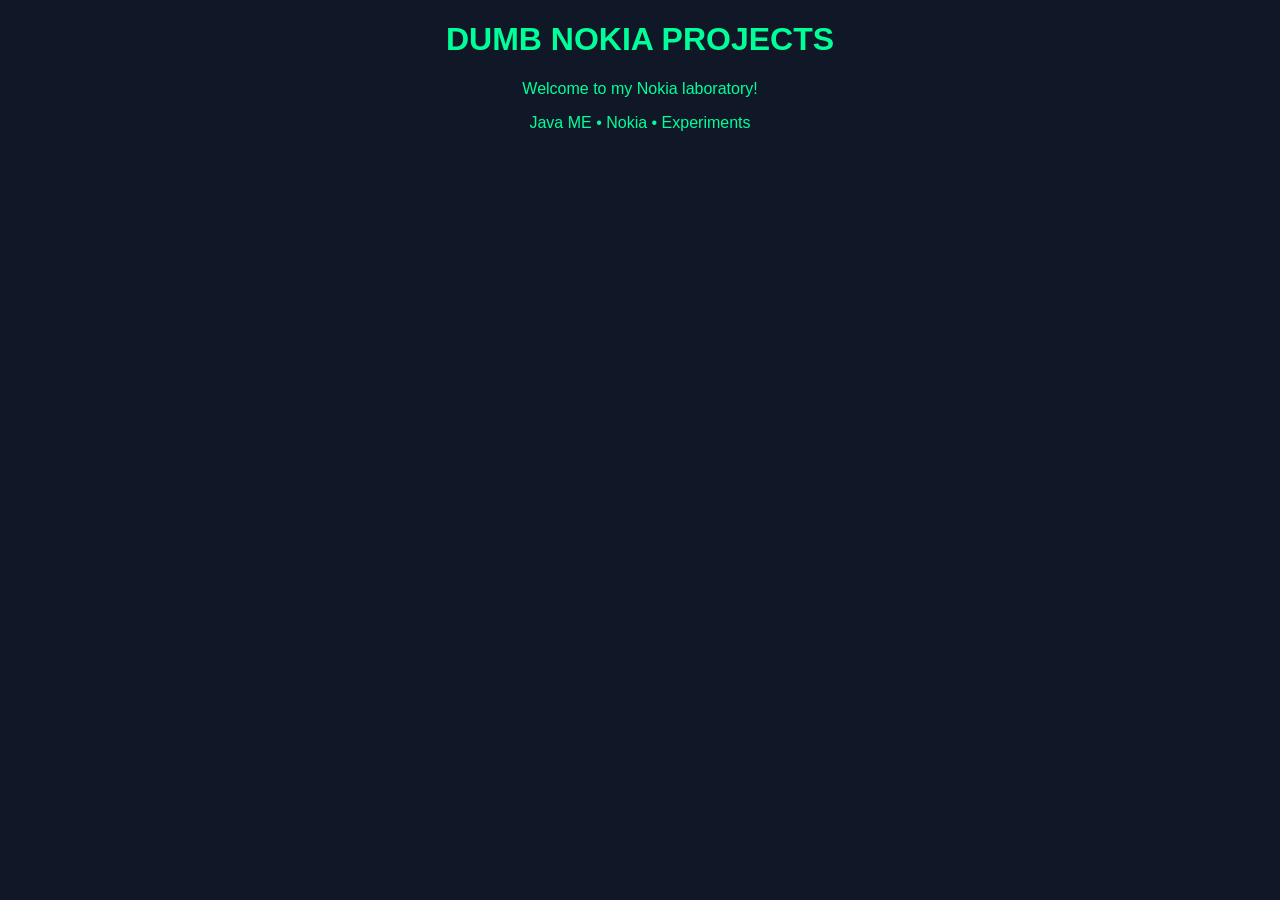
==== index.html @ 9d7b565c "Create index.html" ====
<!DOCTYPE html>
<html lang="tr">
<head>
<meta charset="UTF-8">
<title>Dumb Nokia Projects</title>
</head>
<body style="background:#101827;color:#00ff99;text-align:center;font-family:Arial">
<h1>DUMB NOKIA PROJECTS</h1>
<p>Welcome to my Nokia laboratory!</p>
<p>Java ME • Nokia • Experiments</p>
</body>
</html>
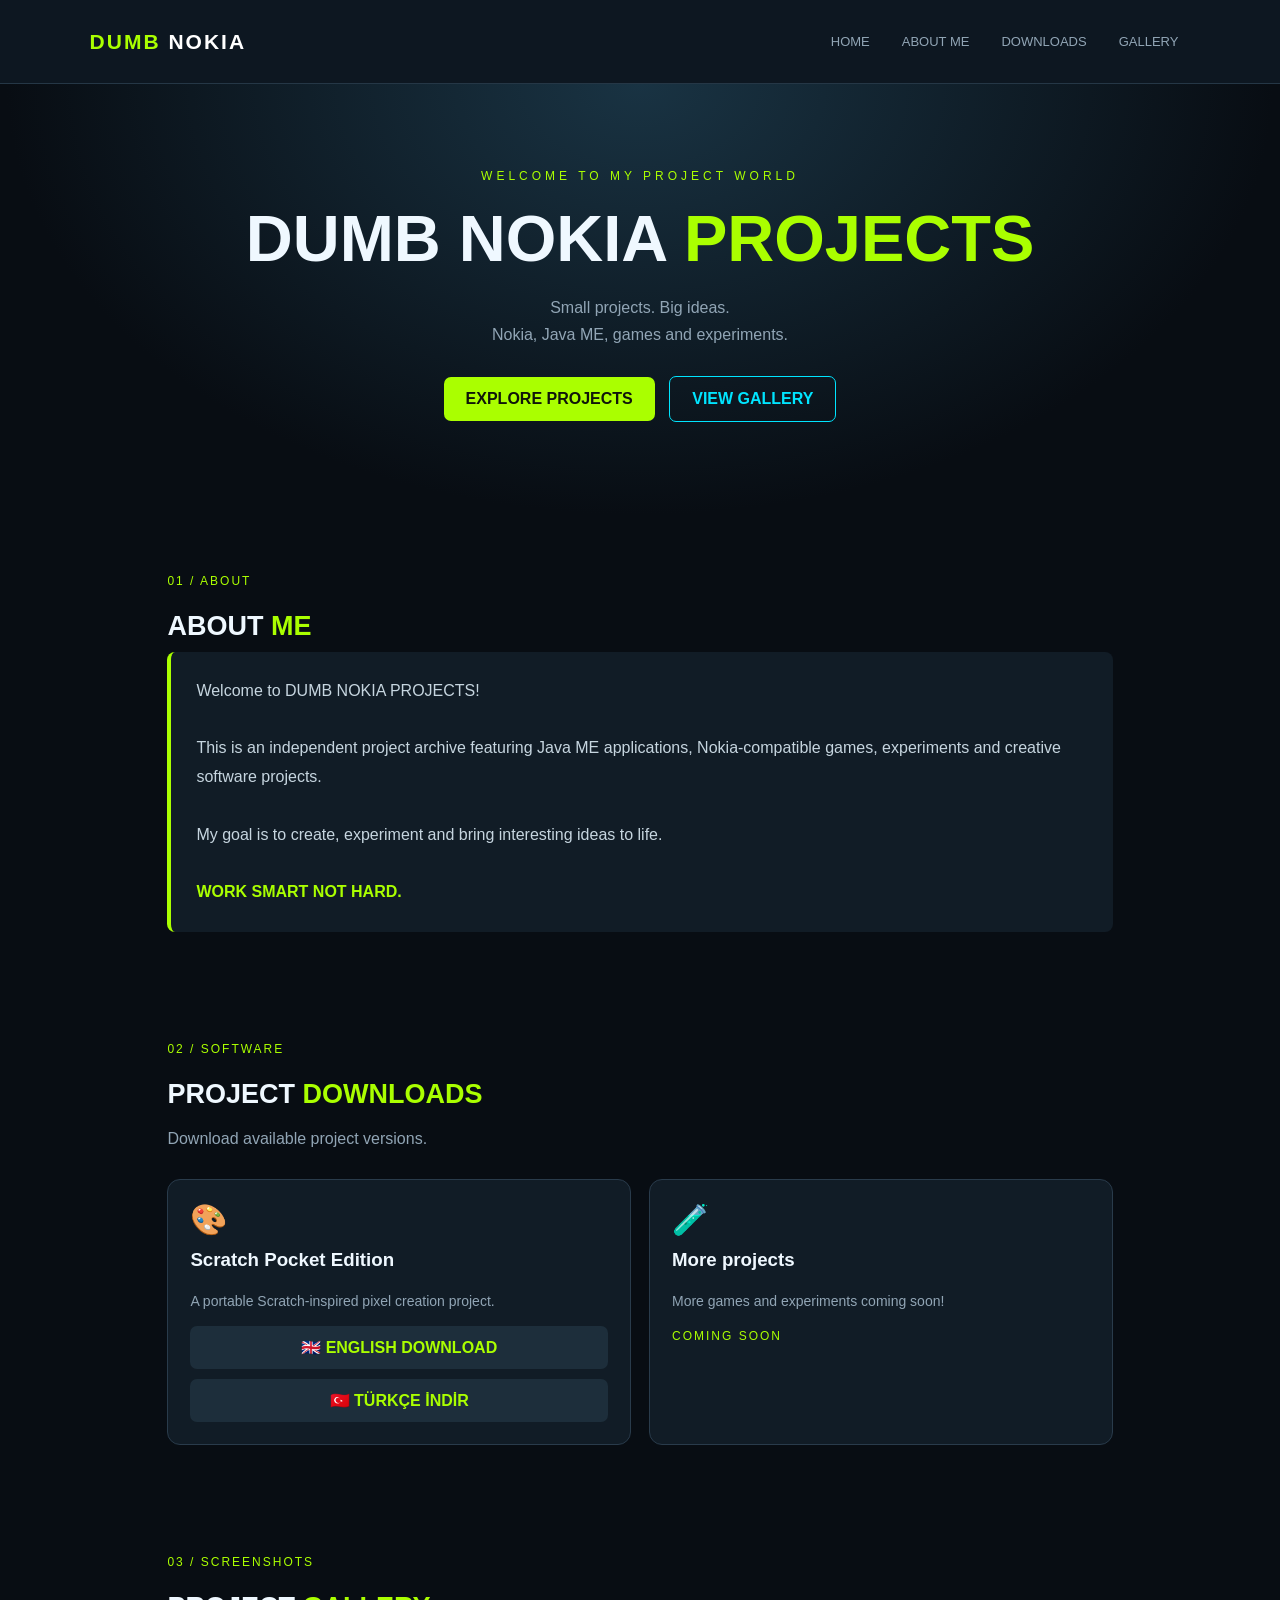
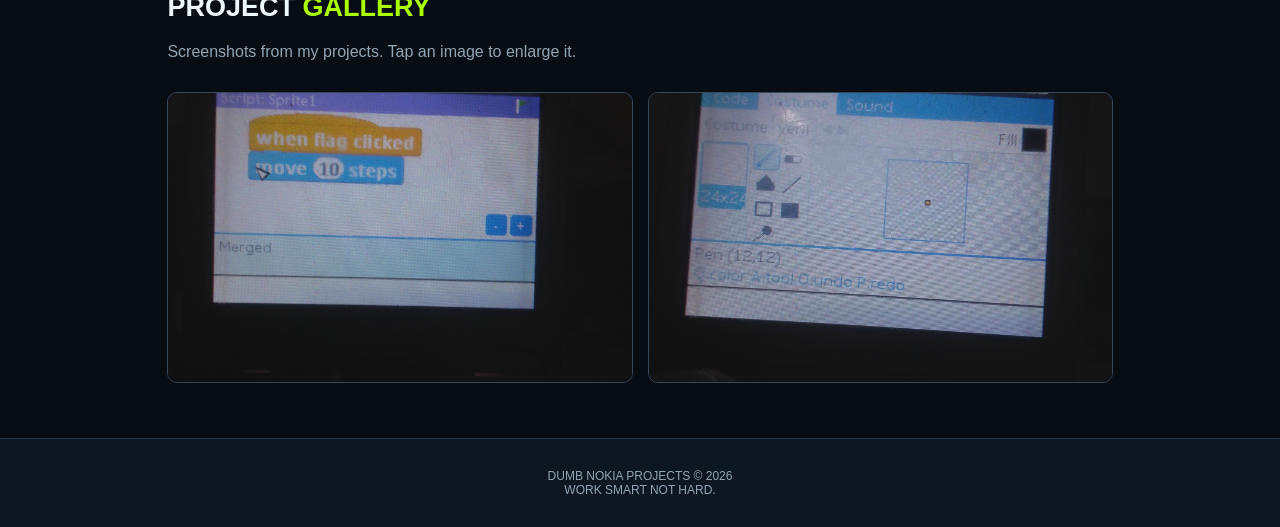
==== commit ec090155: "Update index.html" ====
--- a/index.html
+++ b/index.html
@@ -1,12 +1,309 @@
+
 <!DOCTYPE html>
-<html lang="tr">
+<html lang="en">
 <head>
 <meta charset="UTF-8">
-<title>Dumb Nokia Projects</title>
+<meta name="viewport" content="width=device-width, initial-scale=1.0">
+<title>DUMB NOKIA PROJECTS</title>
+<style>
+:root {
+  --bg:#080d13;
+  --panel:#111c26;
+  --green:#aaff00;
+  --cyan:#00e5ff;
+  --text:#eff8ff;
+  --muted:#91a5b5;
+}
+* { box-sizing:border-box; }
+html { scroll-behavior:smooth; }
+body {
+  margin:0;
+  background:var(--bg);
+  color:var(--text);
+  font-family:Arial,sans-serif;
+}
+header {
+  padding:24px 7%;
+  background:#0d1721;
+  border-bottom:1px solid #253746;
+  display:flex;
+  justify-content:space-between;
+  align-items:center;
+  flex-wrap:wrap;
+  gap:15px;
+}
+.logo {
+  color:var(--green);
+  font-size:21px;
+  font-weight:900;
+  letter-spacing:2px;
+}
+.logo span { color:white; }
+nav { display:flex; flex-wrap:wrap; gap:8px; }
+nav a {
+  color:var(--muted);
+  text-decoration:none;
+  padding:10px 12px;
+  border-radius:8px;
+  font-size:13px;
+}
+nav a:hover {
+  background:#263746;
+  color:var(--green);
+}
+.hero {
+  padding:85px 8%;
+  text-align:center;
+  background:radial-gradient(ellipse at top,#193343,#080d13 70%);
+}
+.tag {
+  color:var(--green);
+  letter-spacing:4px;
+  font-size:12px;
+}
+h1 {
+  font-size:clamp(34px,7vw,65px);
+  margin:18px 0;
+}
+h1 span { color:var(--green); }
+.hero p {
+  color:var(--muted);
+  line-height:1.7;
+}
+.btn {
+  display:inline-block;
+  background:var(--green);
+  color:#101609;
+  padding:13px 22px;
+  border-radius:7px;
+  text-decoration:none;
+  font-weight:bold;
+  margin:12px 5px;
+}
+.btn.secondary {
+  background:transparent;
+  color:var(--cyan);
+  border:1px solid var(--cyan);
+}
+section {
+  padding:55px 8%;
+  max-width:1150px;
+  margin:auto;
+}
+.section-title {
+  font-size:27px;
+  margin-bottom:10px;
+}
+.section-title span { color:var(--green); }
+.subtitle {
+  color:var(--muted);
+  margin-bottom:28px;
+  line-height:1.6;
+}
+.grid {
+  display:grid;
+  grid-template-columns:repeat(auto-fit,minmax(240px,1fr));
+  gap:18px;
+}
+.card {
+  background:var(--panel);
+  border:1px solid #293b4b;
+  border-radius:13px;
+  padding:22px;
+  transition:.2s;
+}
+.card:hover {
+  transform:translateY(-4px);
+  border-color:var(--green);
+}
+.card h3 { margin-top:0; }
+.card p {
+  color:var(--muted);
+  line-height:1.6;
+  font-size:14px;
+}
+.icon {
+  font-size:30px;
+  margin-bottom:12px;
+}
+.download-link {
+  display:block;
+  background:#1d2e3b;
+  color:var(--green);
+  padding:12px;
+  text-align:center;
+  border-radius:7px;
+  text-decoration:none;
+  margin-top:10px;
+  font-weight:bold;
+}
+.download-link:hover { background:#304a59; }
+.gallery-grid {
+  display:grid;
+  grid-template-columns:repeat(auto-fit,minmax(220px,1fr));
+  gap:15px;
+}
+.gallery-grid img {
+  width:100%;
+  aspect-ratio:16/10;
+  object-fit:cover;
+  border-radius:10px;
+  border:1px solid #35495b;
+  cursor:pointer;
+  transition:.2s;
+}
+.gallery-grid img:hover { transform:scale(1.02); }
+.about-box {
+  background:var(--panel);
+  border-left:4px solid var(--green);
+  padding:25px;
+  border-radius:8px;
+  line-height:1.8;
+  color:#c6d5df;
+}
+.status {
+  color:var(--green);
+  font-size:12px;
+  letter-spacing:2px;
+}
+footer {
+  text-align:center;
+  padding:30px;
+  color:var(--muted);
+  background:#0d1721;
+  border-top:1px solid #253746;
+  font-size:12px;
+}
+#viewer {
+  display:none;
+  position:fixed;
+  inset:0;
+  background:#000e;
+  z-index:10;
+  justify-content:center;
+  align-items:center;
+  padding:20px;
+}
+#viewer img {
+  max-width:95%;
+  max-height:85vh;
+  border-radius:10px;
+}
+#viewer button {
+  position:absolute;
+  top:20px;
+  right:20px;
+  background:var(--green);
+  border:0;
+  padding:12px;
+  border-radius:7px;
+  font-weight:bold;
+}
+@media(max-width:600px) {
+  header { justify-content:center; }
+  nav { justify-content:center; }
+  .hero { padding:65px 5%; }
+  section { padding:42px 6%; }
+}
+</style>
 </head>
-<body style="background:#101827;color:#00ff99;text-align:center;font-family:Arial">
-<h1>DUMB NOKIA PROJECTS</h1>
-<p>Welcome to my Nokia laboratory!</p>
-<p>Java ME • Nokia • Experiments</p>
+<body>
+
+<header>
+  <div class="logo">DUMB <span>NOKIA</span></div>
+  <nav>
+    <a href="#home">HOME</a>
+    <a href="#about">ABOUT ME</a>
+    <a href="#downloads">DOWNLOADS</a>
+    <a href="#gallery">GALLERY</a>
+  </nav>
+</header>
+
+<div class="hero" id="home">
+  <div class="tag">WELCOME TO MY PROJECT WORLD</div>
+  <h1>DUMB NOKIA <span>PROJECTS</span></h1>
+  <p>
+    Small projects. Big ideas.<br>
+    Nokia, Java ME, games and experiments.
+  </p>
+  <a class="btn" href="#downloads">EXPLORE PROJECTS</a>
+  <a class="btn secondary" href="#gallery">VIEW GALLERY</a>
+</div>
+
+<section id="about">
+  <div class="status">01 / ABOUT</div>
+  <h2 class="section-title">ABOUT <span>ME</span></h2>
+  <div class="about-box">
+    Welcome to DUMB NOKIA PROJECTS!<br><br>
+    This is an independent project archive featuring
+    Java ME applications, Nokia-compatible games,
+    experiments and creative software projects.<br><br>
+    My goal is to create, experiment and bring
+    interesting ideas to life.
+    <br><br>
+    <strong style="color:#aaff00">WORK SMART NOT HARD.</strong>
+  </div>
+</section>
+
+<section id="downloads">
+  <div class="status">02 / SOFTWARE</div>
+  <h2 class="section-title">PROJECT <span>DOWNLOADS</span></h2>
+  <p class="subtitle">Download available project versions.</p>
+
+  <div class="grid">
+    <div class="card">
+      <div class="icon">🎨</div>
+      <h3>Scratch Pocket Edition</h3>
+      <p>A portable Scratch-inspired pixel creation project.</p>
+      <a class="download-link" href="Scratch_Pocket_English.jar" download>
+        🇬🇧 ENGLISH DOWNLOAD
+      </a>
+      <a class="download-link" href="Scratch_Pocket_Turkish.jar" download>
+        🇹🇷 TÜRKÇE İNDİR
+      </a>
+    </div>
+
+    <div class="card">
+      <div class="icon">🧪</div>
+      <h3>More projects</h3>
+      <p>More games and experiments coming soon!</p>
+      <span class="status">COMING SOON</span>
+    </div>
+  </div>
+</section>
+
+<section id="gallery">
+  <div class="status">03 / SCREENSHOTS</div>
+  <h2 class="section-title">PROJECT <span>GALLERY</span></h2>
+  <p class="subtitle">
+    Screenshots from my projects. Tap an image to enlarge it.
+  </p>
+
+  <div class="gallery-grid">
+    <img src="english1.jpg" alt="Scratch Pocket English screenshot" onclick="showImage(this)">
+    <img src="english2.jpg" alt="Scratch Pocket English screenshot 2" onclick="showImage(this)">
+  </div>
+</section>
+
+<div id="viewer" onclick="closeImage()">
+  <button onclick="closeImage()">CLOSE ✕</button>
+  <img id="bigImage" src="" alt="Gallery preview">
+</div>
+
+<footer>
+  DUMB NOKIA PROJECTS © 2026<br>
+  WORK SMART NOT HARD.
+</footer>
+
+<script>
+function showImage(img) {
+  document.getElementById("bigImage").src = img.src;
+  document.getElementById("viewer").style.display = "flex";
+}
+function closeImage() {
+  document.getElementById("viewer").style.display = "none";
+}
+</script>
+
 </body>
 </html>
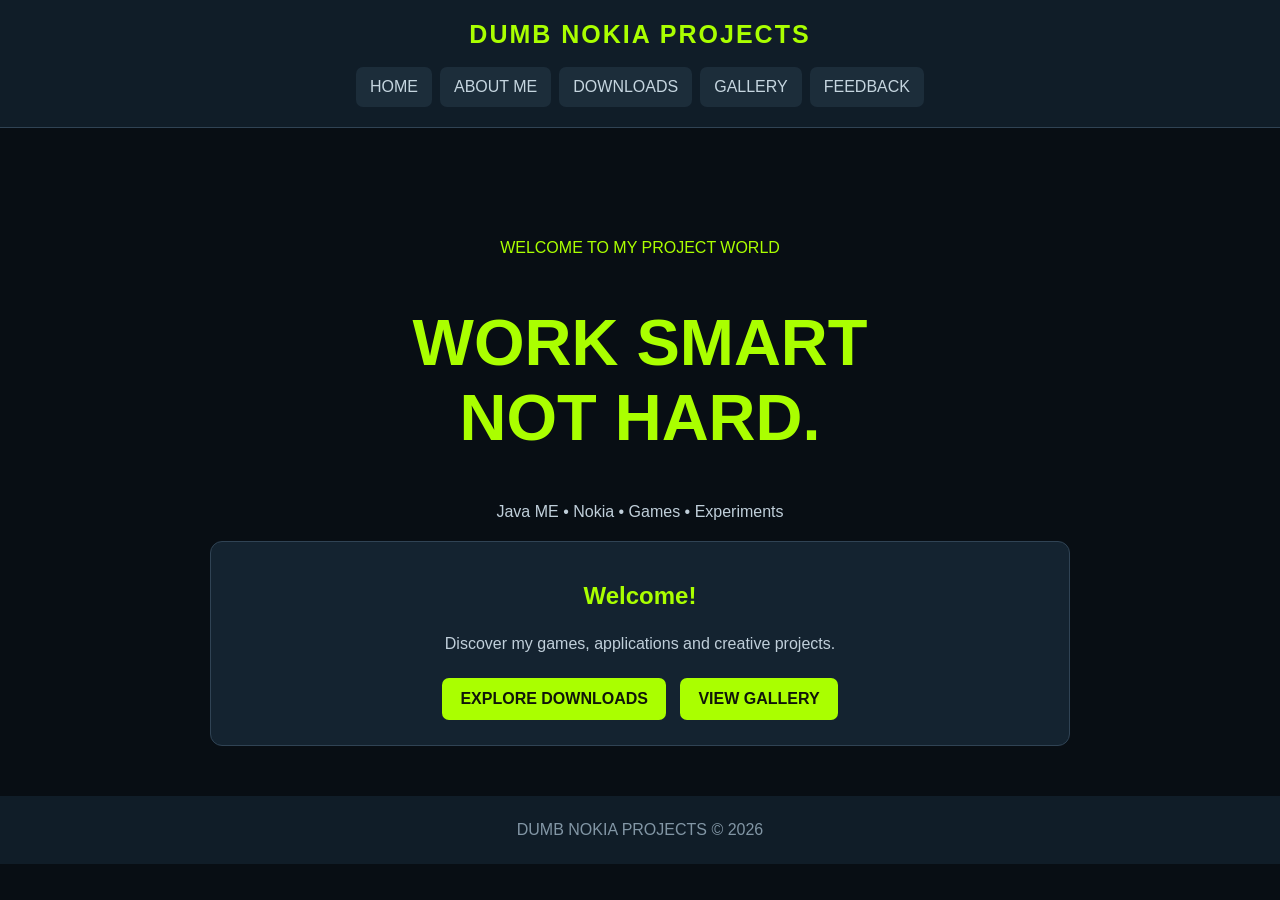
==== commit 98965b21: "Update index.html" ====
--- a/index.html
+++ b/index.html
@@ -3,307 +3,32 @@
 <html lang="en">
 <head>
 <meta charset="UTF-8">
-<meta name="viewport" content="width=device-width, initial-scale=1.0">
+<meta name="viewport" content="width=device-width,initial-scale=1">
 <title>DUMB NOKIA PROJECTS</title>
-<style>
-:root {
-  --bg:#080d13;
-  --panel:#111c26;
-  --green:#aaff00;
-  --cyan:#00e5ff;
-  --text:#eff8ff;
-  --muted:#91a5b5;
-}
-* { box-sizing:border-box; }
-html { scroll-behavior:smooth; }
-body {
-  margin:0;
-  background:var(--bg);
-  color:var(--text);
-  font-family:Arial,sans-serif;
-}
-header {
-  padding:24px 7%;
-  background:#0d1721;
-  border-bottom:1px solid #253746;
-  display:flex;
-  justify-content:space-between;
-  align-items:center;
-  flex-wrap:wrap;
-  gap:15px;
-}
-.logo {
-  color:var(--green);
-  font-size:21px;
-  font-weight:900;
-  letter-spacing:2px;
-}
-.logo span { color:white; }
-nav { display:flex; flex-wrap:wrap; gap:8px; }
-nav a {
-  color:var(--muted);
-  text-decoration:none;
-  padding:10px 12px;
-  border-radius:8px;
-  font-size:13px;
-}
-nav a:hover {
-  background:#263746;
-  color:var(--green);
-}
-.hero {
-  padding:85px 8%;
-  text-align:center;
-  background:radial-gradient(ellipse at top,#193343,#080d13 70%);
-}
-.tag {
-  color:var(--green);
-  letter-spacing:4px;
-  font-size:12px;
-}
-h1 {
-  font-size:clamp(34px,7vw,65px);
-  margin:18px 0;
-}
-h1 span { color:var(--green); }
-.hero p {
-  color:var(--muted);
-  line-height:1.7;
-}
-.btn {
-  display:inline-block;
-  background:var(--green);
-  color:#101609;
-  padding:13px 22px;
-  border-radius:7px;
-  text-decoration:none;
-  font-weight:bold;
-  margin:12px 5px;
-}
-.btn.secondary {
-  background:transparent;
-  color:var(--cyan);
-  border:1px solid var(--cyan);
-}
-section {
-  padding:55px 8%;
-  max-width:1150px;
-  margin:auto;
-}
-.section-title {
-  font-size:27px;
-  margin-bottom:10px;
-}
-.section-title span { color:var(--green); }
-.subtitle {
-  color:var(--muted);
-  margin-bottom:28px;
-  line-height:1.6;
-}
-.grid {
-  display:grid;
-  grid-template-columns:repeat(auto-fit,minmax(240px,1fr));
-  gap:18px;
-}
-.card {
-  background:var(--panel);
-  border:1px solid #293b4b;
-  border-radius:13px;
-  padding:22px;
-  transition:.2s;
-}
-.card:hover {
-  transform:translateY(-4px);
-  border-color:var(--green);
-}
-.card h3 { margin-top:0; }
-.card p {
-  color:var(--muted);
-  line-height:1.6;
-  font-size:14px;
-}
-.icon {
-  font-size:30px;
-  margin-bottom:12px;
-}
-.download-link {
-  display:block;
-  background:#1d2e3b;
-  color:var(--green);
-  padding:12px;
-  text-align:center;
-  border-radius:7px;
-  text-decoration:none;
-  margin-top:10px;
-  font-weight:bold;
-}
-.download-link:hover { background:#304a59; }
-.gallery-grid {
-  display:grid;
-  grid-template-columns:repeat(auto-fit,minmax(220px,1fr));
-  gap:15px;
-}
-.gallery-grid img {
-  width:100%;
-  aspect-ratio:16/10;
-  object-fit:cover;
-  border-radius:10px;
-  border:1px solid #35495b;
-  cursor:pointer;
-  transition:.2s;
-}
-.gallery-grid img:hover { transform:scale(1.02); }
-.about-box {
-  background:var(--panel);
-  border-left:4px solid var(--green);
-  padding:25px;
-  border-radius:8px;
-  line-height:1.8;
-  color:#c6d5df;
-}
-.status {
-  color:var(--green);
-  font-size:12px;
-  letter-spacing:2px;
-}
-footer {
-  text-align:center;
-  padding:30px;
-  color:var(--muted);
-  background:#0d1721;
-  border-top:1px solid #253746;
-  font-size:12px;
-}
-#viewer {
-  display:none;
-  position:fixed;
-  inset:0;
-  background:#000e;
-  z-index:10;
-  justify-content:center;
-  align-items:center;
-  padding:20px;
-}
-#viewer img {
-  max-width:95%;
-  max-height:85vh;
-  border-radius:10px;
-}
-#viewer button {
-  position:absolute;
-  top:20px;
-  right:20px;
-  background:var(--green);
-  border:0;
-  padding:12px;
-  border-radius:7px;
-  font-weight:bold;
-}
-@media(max-width:600px) {
-  header { justify-content:center; }
-  nav { justify-content:center; }
-  .hero { padding:65px 5%; }
-  section { padding:42px 6%; }
-}
-</style>
+<link rel="stylesheet" href="style.css">
 </head>
 <body>
-
 <header>
-  <div class="logo">DUMB <span>NOKIA</span></div>
-  <nav>
-    <a href="#home">HOME</a>
-    <a href="#about">ABOUT ME</a>
-    <a href="#downloads">DOWNLOADS</a>
-    <a href="#gallery">GALLERY</a>
-  </nav>
+<div class="logo">DUMB NOKIA PROJECTS</div>
+<nav>
+<a href="index.html">HOME</a>
+<a href="about.html">ABOUT ME</a>
+<a href="downloads.html">DOWNLOADS</a>
+<a href="gallery.html">GALLERY</a>
+<a href="feedback.html">FEEDBACK</a>
+</nav>
 </header>
-
-<div class="hero" id="home">
-  <div class="tag">WELCOME TO MY PROJECT WORLD</div>
-  <h1>DUMB NOKIA <span>PROJECTS</span></h1>
-  <p>
-    Small projects. Big ideas.<br>
-    Nokia, Java ME, games and experiments.
-  </p>
-  <a class="btn" href="#downloads">EXPLORE PROJECTS</a>
-  <a class="btn secondary" href="#gallery">VIEW GALLERY</a>
+<main style="text-align:center;padding-top:90px">
+<p style="color:#aaff00">WELCOME TO MY PROJECT WORLD</p>
+<h1 style="font-size:clamp(35px,8vw,65px)">WORK SMART<br>NOT HARD.</h1>
+<p>Java ME • Nokia • Games • Experiments</p>
+<div class="card">
+<h2>Welcome!</h2>
+<p>Discover my games, applications and creative projects.</p>
+<a class="btn" href="downloads.html">EXPLORE DOWNLOADS</a>
+<a class="btn" href="gallery.html">VIEW GALLERY</a>
 </div>
-
-<section id="about">
-  <div class="status">01 / ABOUT</div>
-  <h2 class="section-title">ABOUT <span>ME</span></h2>
-  <div class="about-box">
-    Welcome to DUMB NOKIA PROJECTS!<br><br>
-    This is an independent project archive featuring
-    Java ME applications, Nokia-compatible games,
-    experiments and creative software projects.<br><br>
-    My goal is to create, experiment and bring
-    interesting ideas to life.
-    <br><br>
-    <strong style="color:#aaff00">WORK SMART NOT HARD.</strong>
-  </div>
-</section>
-
-<section id="downloads">
-  <div class="status">02 / SOFTWARE</div>
-  <h2 class="section-title">PROJECT <span>DOWNLOADS</span></h2>
-  <p class="subtitle">Download available project versions.</p>
-
-  <div class="grid">
-    <div class="card">
-      <div class="icon">🎨</div>
-      <h3>Scratch Pocket Edition</h3>
-      <p>A portable Scratch-inspired pixel creation project.</p>
-      <a class="download-link" href="Scratch_Pocket_English.jar" download>
-        🇬🇧 ENGLISH DOWNLOAD
-      </a>
-      <a class="download-link" href="Scratch_Pocket_Turkish.jar" download>
-        🇹🇷 TÜRKÇE İNDİR
-      </a>
-    </div>
-
-    <div class="card">
-      <div class="icon">🧪</div>
-      <h3>More projects</h3>
-      <p>More games and experiments coming soon!</p>
-      <span class="status">COMING SOON</span>
-    </div>
-  </div>
-</section>
-
-<section id="gallery">
-  <div class="status">03 / SCREENSHOTS</div>
-  <h2 class="section-title">PROJECT <span>GALLERY</span></h2>
-  <p class="subtitle">
-    Screenshots from my projects. Tap an image to enlarge it.
-  </p>
-
-  <div class="gallery-grid">
-    <img src="english1.jpg" alt="Scratch Pocket English screenshot" onclick="showImage(this)">
-    <img src="english2.jpg" alt="Scratch Pocket English screenshot 2" onclick="showImage(this)">
-  </div>
-</section>
-
-<div id="viewer" onclick="closeImage()">
-  <button onclick="closeImage()">CLOSE ✕</button>
-  <img id="bigImage" src="" alt="Gallery preview">
-</div>
-
-<footer>
-  DUMB NOKIA PROJECTS © 2026<br>
-  WORK SMART NOT HARD.
-</footer>
-
-<script>
-function showImage(img) {
-  document.getElementById("bigImage").src = img.src;
-  document.getElementById("viewer").style.display = "flex";
-}
-function closeImage() {
-  document.getElementById("viewer").style.display = "none";
-}
-</script>
-
+</main>
+<footer>DUMB NOKIA PROJECTS © 2026</footer>
 </body>
 </html>
--- a/style.css
+++ b/style.css
@@ -0,0 +1,97 @@
+
+* {
+  box-sizing: border-box;
+}
+body {
+  margin: 0;
+  background: #080e14;
+  color: #edf7ff;
+  font-family: Arial, sans-serif;
+}
+header {
+  background: #101d28;
+  border-bottom: 1px solid #304354;
+  padding: 20px;
+  text-align: center;
+}
+.logo {
+  color: #aaff00;
+  font-size: 25px;
+  font-weight: 900;
+  letter-spacing: 2px;
+}
+nav {
+  display: flex;
+  justify-content: center;
+  flex-wrap: wrap;
+  gap: 8px;
+  margin-top: 18px;
+}
+nav a {
+  color: #c5d5df;
+  text-decoration: none;
+  background: #1c2d3a;
+  padding: 11px 14px;
+  border-radius: 7px;
+}
+nav a:hover {
+  background: #aaff00;
+  color: #111;
+}
+main {
+  max-width: 900px;
+  margin: auto;
+  padding: 35px 20px;
+  min-height: 65vh;
+}
+h1, h2 { color: #aaff00; }
+p { line-height: 1.7; color: #c0cfda; }
+.card {
+  background: #142330;
+  border: 1px solid #304354;
+  border-radius: 12px;
+  padding: 20px;
+  margin: 15px 0;
+}
+.btn {
+  display: inline-block;
+  background: #aaff00;
+  color: #101609;
+  padding: 12px 18px;
+  border-radius: 7px;
+  text-decoration: none;
+  font-weight: bold;
+  border: 0;
+  cursor: pointer;
+  margin: 5px;
+}
+.btn.bad {
+  background: #ff5252;
+  color: white;
+}
+input, textarea {
+  width: 100%;
+  background: #0b151e;
+  color: white;
+  border: 1px solid #496071;
+  border-radius: 7px;
+  padding: 13px;
+  margin: 10px 0;
+  font: inherit;
+}
+.gallery {
+  display: grid;
+  grid-template-columns: repeat(auto-fit,minmax(220px,1fr));
+  gap: 15px;
+}
+.gallery img {
+  width: 100%;
+  border-radius: 10px;
+  cursor: pointer;
+}
+footer {
+  text-align: center;
+  padding: 25px;
+  background: #101d28;
+  color: #8296a5;
+}
